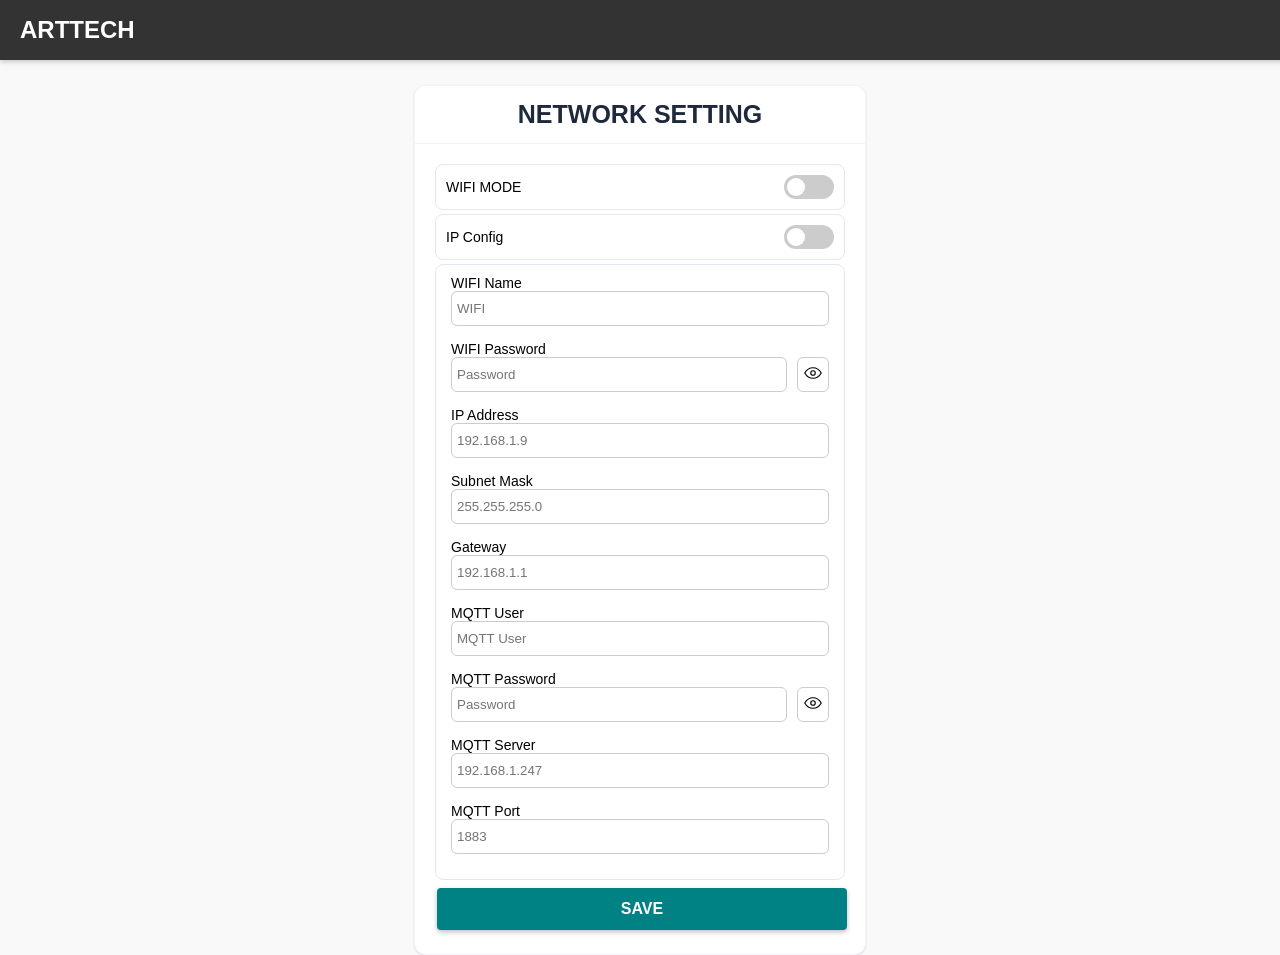
==== data/network.html @ 203380ff "First code water gun tx" ====
<!DOCTYPE html>
<html lang="en">

<head>
  <meta charset="UTF-8" />
  <meta http-equiv="X-UA-Compatible" content="IE=edge" />
  <meta name="viewport" content="width=device-width, initial-scale=1.0" />
  <title>ARTTECH</title>
  <link rel="stylesheet" href="substyle.css" />
  <link rel="stylesheet" href="mainstyle.css" />
</head>

<body>
  <header class="navbar">
    <div class="navbar-brand">
      <a href="index.html" class="navbar-logo-link">
        <span class="navbar-text">ARTTECH</span>
      </a>
    </div>
  </header>

  <div class="main-container">
    <div class="blockhead">
      <div class="blockname">
        <p class="namehead">NETWORK SETTING</p>
      </div>
    </div>

    <div class="blockcontent">
      <!-- //ToggleSetting////////////////////////////////////////////////////////////////////////////////////// -->
      <div class="toggle-row">
        <span class="toggle">WIFI MODE
          <span id="wifi-mode" class="toggle-batt"></span>
        </span>

        <label class="switch">
          <input id="wifiModeToggle" type="checkbox" onchange="toggleSetting(this, 'wifi mode')" />
          <span class="slider"></span>
        </label>
      </div>

      <div class="toggle-row">
        <span class="toggle">IP Config
          <span id="ipConfig" class="toggle-batt"></span>
        </span>

        <label class="switch">
          <input id="ipConfigToggle" type="checkbox" onchange="IPconfig(this)" />
          <span class="slider"></span>
        </label>
      </div>

      <!--.//input field///////////////////////////////////////////////////////////////////////////////////// -->

      <div class="card-main">
        <div class="para-name"><span>WIFI Name</span></div>
        <form class="setting-input" data-setting="wifi_name">
          <div class="form-row">
            <input class="text-input" type="text" id="wifi_name" name="wifi_name" placeholder="WIFI" required />
            <!-- <select id="ssidSelect" >
              <option value="" disabled selected class="dropdown-placeholder">
                Please select the device list
              </option>
            </select>
            <button class="button-set" id="scanBtn">Scan</button> -->
          </div>
        </form>

        <div class="para-name"><span>WIFI Password</span></div>
        <form class="setting-input" data-setting="wifi_pass">
          <div class="form-row">
            <input id="wifi_password" type="password" aria-describedby="toggleHint" placeholder="Password" />
            <button id="wifi_toggle" class="icon-btn" type="button" data-target="wifi_password" aria-pressed="false"
              aria-label="แสดงรหัสผ่าน">
              <!-- ไอคอนตาแบบง่าย (SVG) -->
              <svg width="18" height="18" viewBox="0 0 24 24" fill="none" aria-hidden="true">
                <path d="M1 12s4-7 11-7 11 7 11 7-4 7-11 7S1 12 1 12z" stroke="currentColor" stroke-width="1.5" />
                <circle cx="12" cy="12" r="3" stroke="currentColor" stroke-width="1.5" />
              </svg>
            </button>
          </div>
        </form>
        <!--////////////////////////////////////////////////////////////////////////////////////////////////////////// -->

        <div class="block-ipstatic" id="ip-hide">
          <div class="para-name"><span>IP Address</span></div>
          <form class="setting-input" data-setting="ip_address">
            <div class="form-row">
              <input class="text-input" type="text" id="ip_address" name="ip_address" placeholder="192.168.1.9"
                required />
            </div>
          </form>

          <div class="para-name"><span>Subnet Mask</span></div>
          <form class="setting-input" data-setting="subnet_mask">
            <div class="form-row">
              <input class="text-input" type="text" id="subnet_mask" name="subnet_mask" placeholder="255.255.255.0"
                required />
            </div>
          </form>

          <div class="para-name"><span>Gateway</span></div>
          <form class="setting-input" data-setting="default_gateway">
            <div class="form-row">
              <input class="text-input" type="text" id="default_gateway" name="default_gateway" placeholder="192.168.1.1" required />
            </div>
          </form>
        </div>

        <!--////////////////////////////////////////////////////////////////////////////////////////////////////////// -->
        <div class="para-name"><span>MQTT User</span></div>
        <form class="setting-input" data-setting="mqtt_server">
          <div class="form-row">
            <input class="text-input" type="text" id="mqtt_user" name="mqtt_user" placeholder="MQTT User" required />
          </div>
        </form>

        <div class="para-name"><span>MQTT Password</span></div>
        <form class="setting-input" data-setting="mqtt_pass">
          <div class="form-row">
            <input id="mqtt_password" type="password" aria-describedby="toggleHint" placeholder="Password" />
            <button id="mqtt-toggle" class="icon-btn" type="button" data-target="mqtt_password" aria-pressed="false"
              aria-label="แสดงรหัสผ่าน">
              <!-- ไอคอนตาแบบง่าย (SVG) -->
              <svg width="18" height="18" viewBox="0 0 24 24" fill="none" aria-hidden="true">
                <path d="M1 12s4-7 11-7 11 7 11 7-4 7-11 7S1 12 1 12z" stroke="currentColor" stroke-width="1.5" />
                <circle cx="12" cy="12" r="3" stroke="currentColor" stroke-width="1.5" />
              </svg>
            </button>
          </div>
        </form>

        <div class="para-name"><span>MQTT Server</span></div>
        <form class="setting-input" data-setting="mqtt_server">
          <div class="form-row">
            <input class="text-input" type="text" id="mqtt_server" name="mqtt_server" placeholder="192.168.1.247"
              required />
          </div>
        </form>

        <div class="para-name"><span>MQTT Port</span></div>
        <form class="setting-input" data-setting="mqtt_port">
          <div class="form-row">
            <input class="text-input" type="text" id="mqtt_port" name="mqtt_port" placeholder="1883" required />
          </div>
        </form>
      </div>

      <div class="card-middle">
        <button class="button-save" onclick="sendConfig()">SAVE</button>
      </div>
    </div>
  </div>

  <script src="network.js"></script>
</body>

</html>
---- data/substyle.css ----
:root {
  --radainblock: 5px;
  --nameblockh: 70px;
  --widthblock: 650px;
  --theme1: #3b82f6;
  --theme2: #008184;
  --theme3: #24c522;
  --theme4: #008184;
  --blockh: 80px;
  --blockv: 140px;
  --blockw: 90px;
  --radainblock: 5px;
  --hover: 0.8;
}

.main-container {
  position: absolute;
  top: 85px;
  width: 85%;
  font-size: 14px;
  max-width: 450px;
  justify-content: center;
  align-items: flex-start;
  flex-grow: 1;
  margin: 0 auto;
  background: white;
  border-radius: 12px;
  box-shadow: 0 1px 3px rgba(0, 0, 0, 0.08), 0 1px 2px rgba(0, 0, 0, 0.04);
  border: 1px solid #f1f5f9;
  overflow: auto;
}

.blockhead {
  padding: 14px;
  border-bottom: 1px solid #f1f5f9;
  background: white;
}

.blockdummy {
  height: 37px;
}

.blockcontent {
  padding: 20px;

}

.blockname {
  display: flex;
  justify-content: center;
}

.blockicon-row {
  display: flex;
  justify-content: center;
}

.blockicon {
  height: var(--blockh);
  width: var(--blockh);
  background-color: #fff;
  border-radius: var(--radainblock);
  -webkit-box-shadow: 0 10px 30px rgba(0, 0, 0, 0.2);
  box-shadow: 0px 0px 2px rgba(0, 0, 0, 0.2);
  border: 1px;
  display: grid;
  place-items: center;
  margin: 5px;
  cursor: pointer;
}

.blockicon:active {
  -webkit-box-shadow: 0 30px 50px rgba(0, 0, 0, .2);
  box-shadow: 0px 0px 5px rgba(0, 0, 0, .2);
  transform: translateY(5px);
}

.blockicon:hover {
  opacity: var(--hover);
}

.blockicon-link {
  color: #000000;
  text-decoration: none;
}

p.namehead {
  font-size: 25px;
  font-weight: bold;
  color: #1e293b;
  margin: 0px;
}

p.namesub {
  margin: 0px;
}

.toggle-row {
  display: flex;
  justify-content: space-between;
  align-items: center;
  background: #fff;
  padding: 10px 10px;
  margin-bottom: 4px;
  border: 1px solid #e2e8f0;
  border-radius: 8px;
}

.toggle-text {
  width: 185px;
}

.switch {
  position: relative;
  display: inline-block;
  width: 50px;
  height: 24px;
}

.switch input {
  opacity: 0;
  width: 0;
  height: 0;
}

.switch input:disabled + .slider {
  opacity: 0.5;
  cursor: not-allowed;
}
.disabled {
  opacity: 0.5;
  pointer-events: none;
}

.slider {
  position: absolute;
  cursor: pointer;
  top: 0;
  left: 0;
  right: 0;
  bottom: 0;
  background-color: #ccc;
  transition: .4s;
  border-radius: 24px;
}

.slider:before {
  position: absolute;
  content: "";
  height: 18px;
  width: 18px;
  left: 3px;
  bottom: 3px;
  background-color: white;
  transition: .4s;
  border-radius: 50%;
}

input:checked+.slider {
  background-color: var(--theme2);
}

input:checked+.slider:before {
  transform: translateX(26px);
}

/*All Card /////////////////////////////////////////////////////////////////////////////////////////////////// */
.card-main {
  justify-content: space-between;
  align-items: center;
  background: #fff;
  margin-bottom: 4px;
  padding: 10px 15px;
  border: 1px solid #e2e8f0;
  border-radius: 8px;
  /*box-shadow: 0 1px 2px rgba(0,0,0,0.2);* #1e293b;*/
}

.label {
  color: #1e293b;
}

.value {
  color: #1e293b;
}

.card-name {
  padding: 3px;
  margin-bottom: 2px;
}

.para-name {
  padding: 0px;
}

.setting-input {
  margin-bottom: 15px;
}

.card-middle {
  text-align: center;
}

.form-row {
  display: flex;
  font-size: 16px;
  gap: 10px;
  height: 35px;
  justify-content: space-between;
}

.text-input {
  padding-left: 10px;
}

select {
  padding: 3px;
  height: 35px;
  border: 1px solid #e2e8f0;
  border-radius: 6px;
  flex: 1;
}

.button-set {
  background-color: var(--theme2);
  /* width: 100%; */
  height: 35px;
  border: none;
  color: rgb(255, 255, 255);
  padding: 1px 24px;
  text-align: center;
  text-decoration: none;
  display: inline-block;
  cursor: pointer;
  border-radius: 4px;
  box-shadow: 0 1px 1px 0 rgba(0, 0, 0, 0.4);
  /* เพิ่มเงา */
  transition: box-shadow 0.3s;
}

.button-set:active {
  transform: translateY(5px);
}

.button-set:hover {
  box-shadow: 0 4px 8px 0 rgba(0, 0, 0, 0.2);
}

.button-save {
  background-color: var(--theme2);
  /* สีฟ้า */
  width: 100%;
  border: none;
  color: white;
  font-size: 16px;
  font-weight: bold;
  padding: 12px 24px;
  text-align: center;
  text-decoration: none;
  display: inline-block;
  margin: 4px 2px;
  cursor: pointer;
  border-radius: 4px;
  box-shadow: 0 2px 5px 0 rgba(0, 0, 0, 0.26);
  /* เพิ่มเงา */
  transition: box-shadow 0.3s;
}

.button-save:hover {
  box-shadow: 0 4px 8px 0 rgba(0, 0, 0, 0.4);
  /* เงาเข้มขึ้นเมื่อ hover */
}

.input-batt {
  padding: 0px 10px;
  border: 1px solid #ccc;
  border-radius: 6px;
  max-width: 100%;
  flex: 1;
}

/* input[type="number"] {
  padding: 0px 10px;
  border: 1px solid #ccc;
  border-radius: 6px;
  max-width: 100%;
  /* flex: 1; */
/* } */


/* input[type="number"] {
  max-width: 100%;
} */

input[type="text"] {
  padding: 5px;
  border: 1px solid #ccc;
  border-radius: 6px;
  flex: 1;
}

input[type="text"] {
  max-width: 100%;
}

.display-row {
  display: flex;
  align-items: center;
  justify-content: space-between;
  padding: 10px 16px;
  background: #fefefe;
  margin-bottom: 4px;
  border: 1px solid #e2e8f0;
  border-radius: 8px;
  color: #000000;
}

.value-container {
  display: flex;
  gap: 4px;
  align-items: center;

}

input[type="password"] {
  padding: 5px;
  border: 1px solid #ccc;
  border-radius: 6px;
  flex: 1;
}

button.icon-btn {
  background: none;
  border: 1px solid #ccc;
  padding: 6px;
  border-radius: 6px;
  cursor: pointer;
}

button.icon-btn:focus {
  outline: 2px solid #6ca0ff;
}

.error-container {
  color: red;
  font-size: 12px;
  margin-top: 4px;
  display: none;
  /* เริ่มต้นซ่อน */
}

.card-horizontal {
  display: flex;
  align-items: center;
  justify-content: space-between;
  border: 1px solid #e2e8f0;
  margin: 5px 0px;
  border-radius: 12px;
  padding: 10px 16px;
  gap: 6px;

}

.card-vertical {
  /* display: flex; */
  flex-direction: column;
}


.grid-input {
  display: flex;
  align-items: center;
}

.grid-control {
  height: 30px;
  margin-right: 5px;
  padding-left: 10px;
  width: 70%;
  min-width: 70px;
  border: 1px solid #ccc;
  border-radius: 6px;
}

.cutoff-name {
 padding: 0px 5px;
  width: 130px;
  margin: 0px 5px;
}
---- data/mainstyle.css ----
html, body {
    height: 100%; /* หรือ min-height: 100vh; */
}

body {
    font-family: Arial, sans-serif;
    padding: 0; 
    margin: 0; 
    font-size: 14px;
    background-color: #f9f9f9;
    min-height: 100vh; 
    display: flex; 
    flex-direction: column;
    align-items: center;
}

h1 {
    margin-top: calc(var(--navbar-height) + 20px); /* Adjust 20px as desired spacing */
    padding: 10px; /* Keep internal padding for h1 */
    text-align: center;
    color: #333;
    font-size: 2em;
    width: 100%; /* Ensure h1 takes full width for text-align: center to be effective */
    max-width: 500px; /* Limit h1 width to match toggle-container */
    box-sizing: border-box; /* Include padding in width calculation */
    margin-bottom: 20px; /* Space between h1 and toggle-container */
}

/* Define CSS variable for Navbar height */
:root {
    --navbar-height: 60px; /* ปรับค่านี้ตามความสูงจริงของ Navbar ของคุณ */
}

/* Navbar Styles (จากโค้ดเดิมที่ปรับปรุง) */
.navbar {
    width: 100%;
    height: var(--navbar-height); /* กำหนดความสูง Navbar */
    background-color: #333; 
    padding: 0 20px; /* ลด padding ด้านบน/ล่าง เพราะใช้ height แทน */
    display: flex;
    justify-content: flex-start; 
    align-items: center;
    box-shadow: 0 2px 5px rgba(0,0,0,0.2); 
    position: fixed; 
    top: 0;
    left: 0;
    z-index: 1000; 
}

.navbar-brand {
    display: flex;
    align-items: center;
}

.navbar-logo-link {
    text-decoration: none;
    display: flex;
    align-items: center;
}

.navbar-logo { /* ถ้าคุณมี Logo รูปภาพ */
    height: 30px; 
    margin-right: 10px;
}

.navbar-text {
    color: #fff; 
    font-size: 24px; 
    font-weight: bold;
    font-family: 'Arial Black', sans-serif; 
    text-transform: uppercase; 
}

/*Footer----------------------------------------------------------------------------------*/

  .main-footer {
    width: 100%;
    background-color: #333;
    color: white;
    text-align: center;
    padding: 1em;
    position: fixed; 
    bottom: 0px;
  }
  .footer-content P {
    margin: 0px;
  }

  @media (max-width: 767px) {
  .footer {
    font-size: 0.8em; /* ลดขนาดตัวอักษร */
    padding: 5px; /* ลดระยะห่าง */
    /* จัดเรียงองค์ประกอบใหม่หากจำเป็น */
  }
}
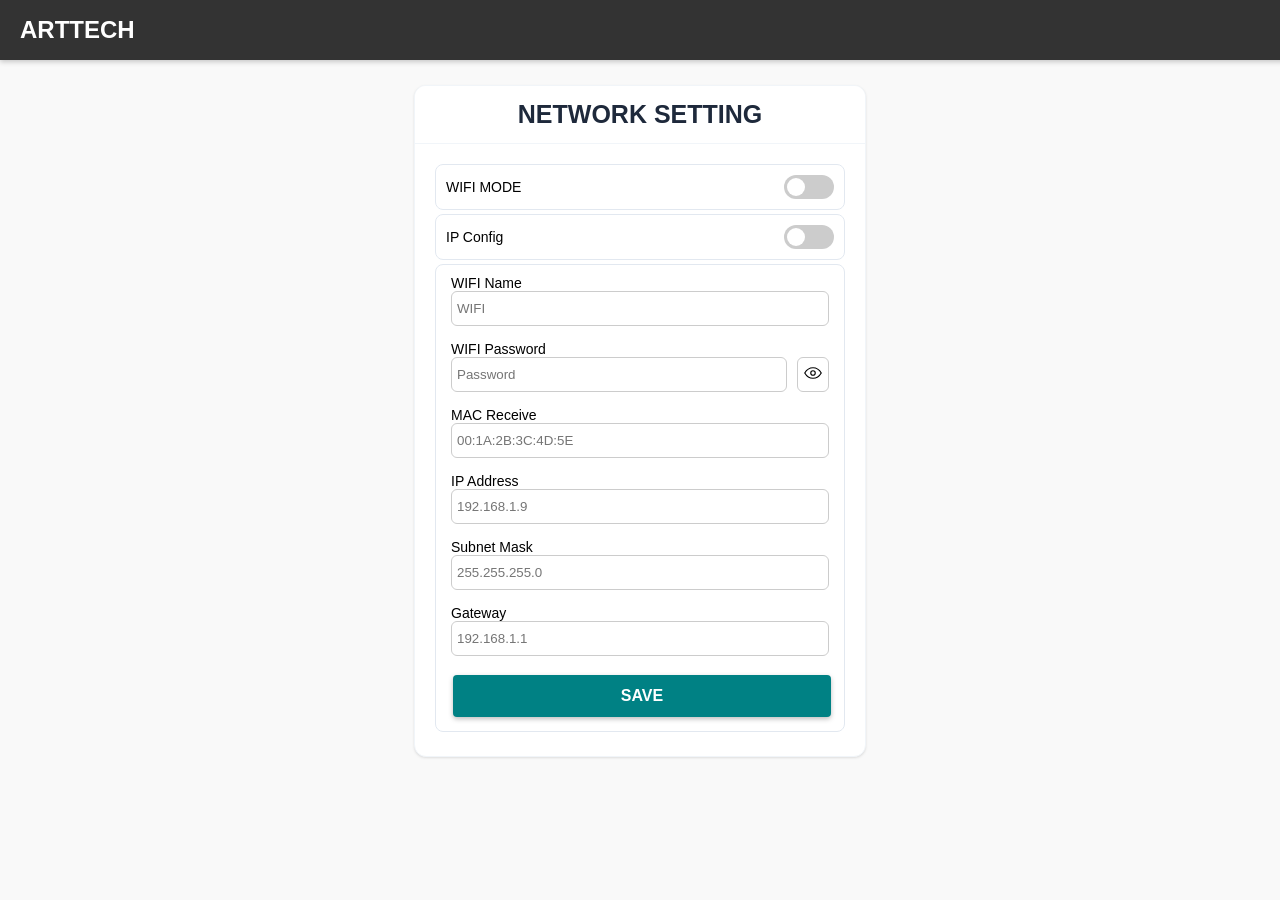
==== commit 2456a836: "Running wiat connect with RX" ====
--- a/data/network.html
+++ b/data/network.html
@@ -80,6 +80,13 @@
             </button>
           </div>
         </form>
+
+        <div class="para-name"><span>MAC Receive</span></div>
+        <form class="setting-input" data-setting="mac_receive">
+          <div class="form-row">
+            <input class="text-input" type="text" id="mac_receive" name="mac_receive" placeholder="00:1A:2B:3C:4D:5E" required />
+          </div>
+        </form>
         <!--////////////////////////////////////////////////////////////////////////////////////////////////////////// -->
 
         <div class="block-ipstatic" id="ip-hide">
@@ -108,7 +115,7 @@
         </div>
 
         <!--////////////////////////////////////////////////////////////////////////////////////////////////////////// -->
-        <div class="para-name"><span>MQTT User</span></div>
+        <!-- <div class="para-name"><span>MQTT User</span></div>
         <form class="setting-input" data-setting="mqtt_server">
           <div class="form-row">
             <input class="text-input" type="text" id="mqtt_user" name="mqtt_user" placeholder="MQTT User" required />
@@ -121,7 +128,7 @@
             <input id="mqtt_password" type="password" aria-describedby="toggleHint" placeholder="Password" />
             <button id="mqtt-toggle" class="icon-btn" type="button" data-target="mqtt_password" aria-pressed="false"
               aria-label="แสดงรหัสผ่าน">
-              <!-- ไอคอนตาแบบง่าย (SVG) -->
+             
               <svg width="18" height="18" viewBox="0 0 24 24" fill="none" aria-hidden="true">
                 <path d="M1 12s4-7 11-7 11 7 11 7-4 7-11 7S1 12 1 12z" stroke="currentColor" stroke-width="1.5" />
                 <circle cx="12" cy="12" r="3" stroke="currentColor" stroke-width="1.5" />
@@ -144,7 +151,7 @@
             <input class="text-input" type="text" id="mqtt_port" name="mqtt_port" placeholder="1883" required />
           </div>
         </form>
-      </div>
+      </div> -->
 
       <div class="card-middle">
         <button class="button-save" onclick="sendConfig()">SAVE</button>
